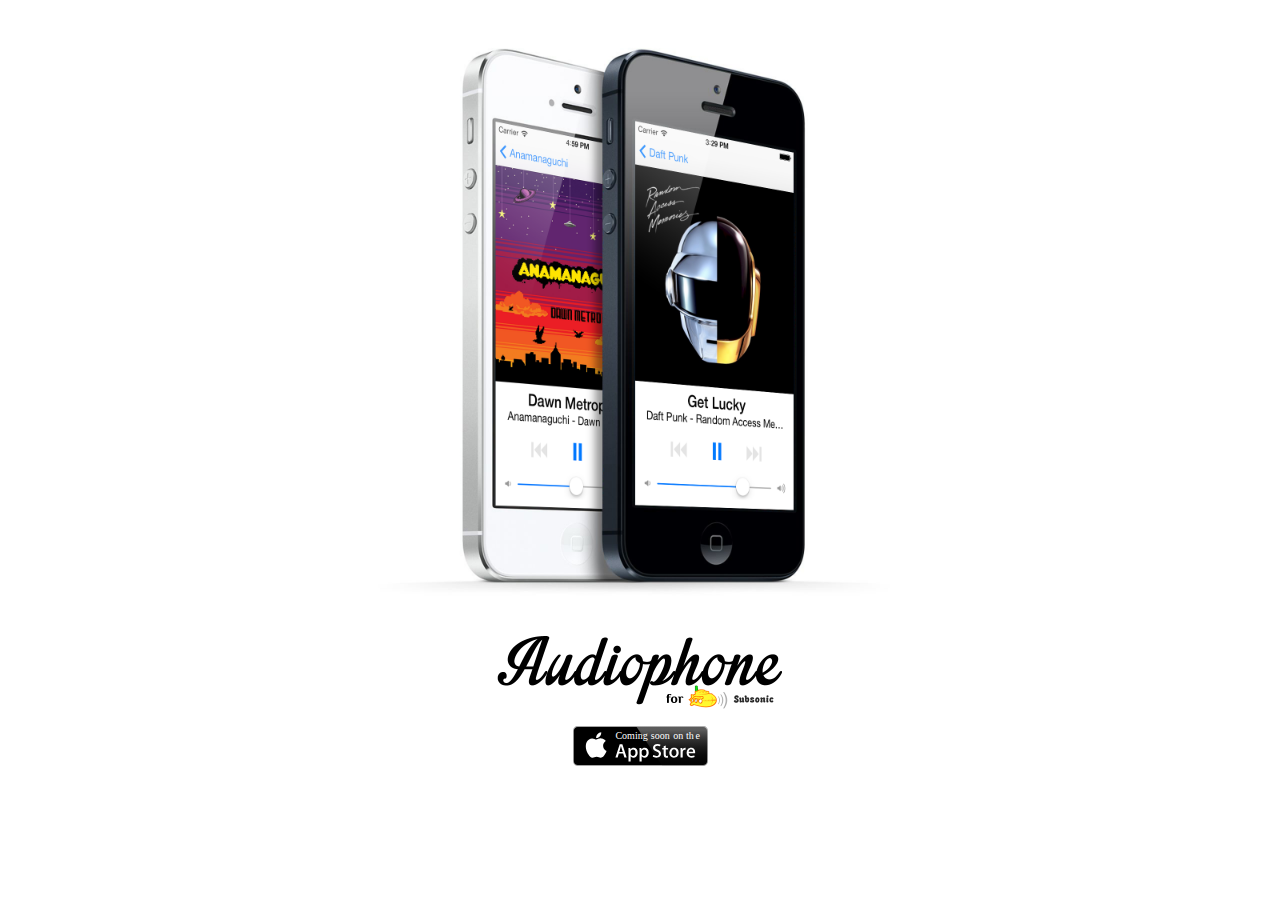
==== audiophone/index.html @ 0843a9a5 "Added test audiophone sites." ====
<!DOCTYPE HTML>
<html>
<head>
  <meta charset="UTF-8">
  <title>Coming soon: Audiophone</title>
</head>
<body bgcolor="white">
  <center><img src="double_iphone.png" width="1000" height="600"/><br />
  <img src="Audiophone_sub.png" width="300" height="100" /><br />
  <embed src="Coming_soon.svg" type="image/svg+xml" style="margin-top:10px"/></center>
</body>
</html>
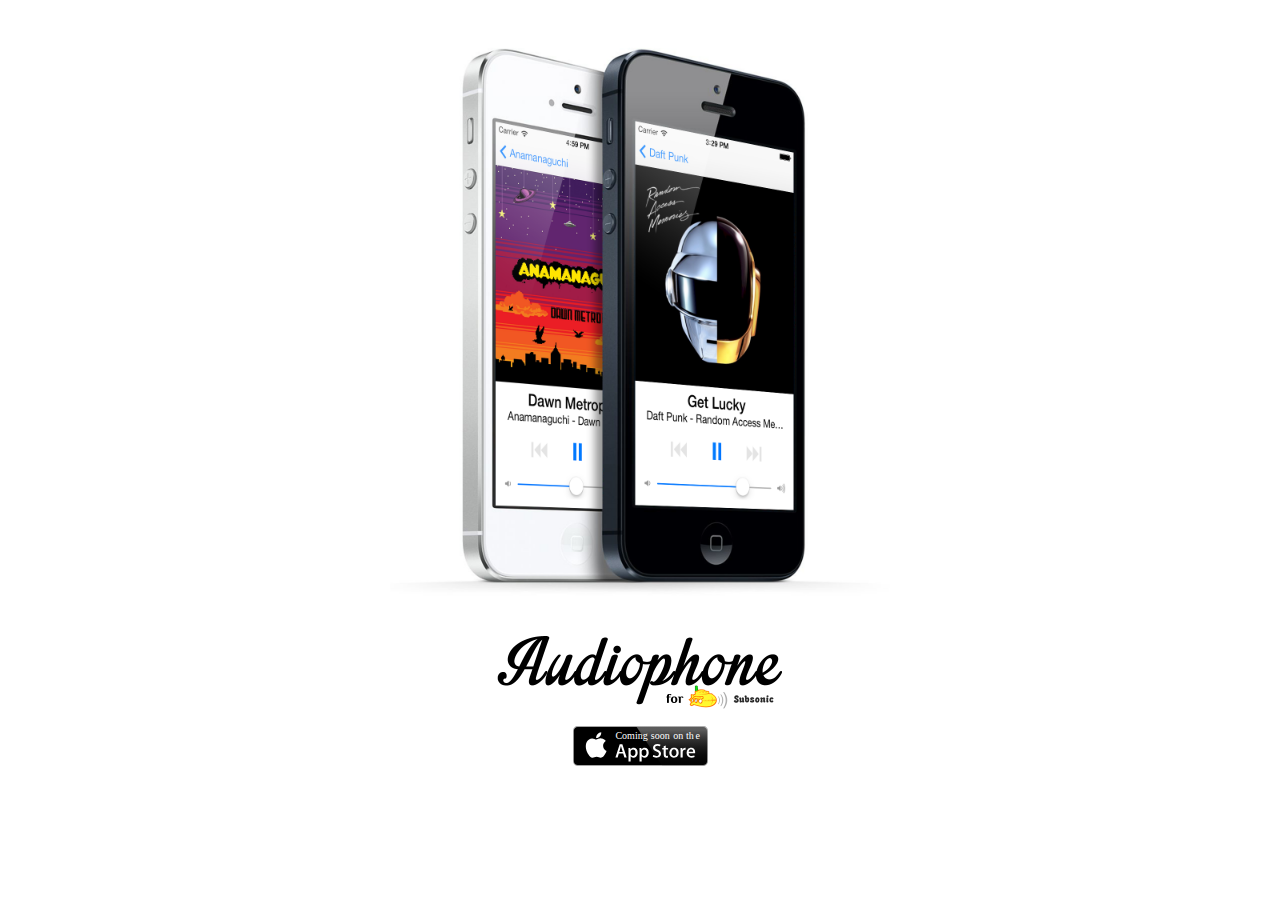
==== commit 3d3da9ef: "Testing viewport" ====
--- a/audiophone/index.html
+++ b/audiophone/index.html
@@ -2,10 +2,11 @@
 <html>
 <head>
   <meta charset="UTF-8">
+  <meta name="viewport" content="width=device-width">
   <title>Coming soon: Audiophone</title>
 </head>
 <body bgcolor="white">
-  <center><img src="double_iphone.png" width="1000" height="600"/><br />
+  <center><img src="double_iphone.png" width="500" height="600"/><br />
   <img src="Audiophone_sub.png" width="300" height="100" /><br />
   <embed src="Coming_soon.svg" type="image/svg+xml" style="margin-top:10px"/></center>
 </body>
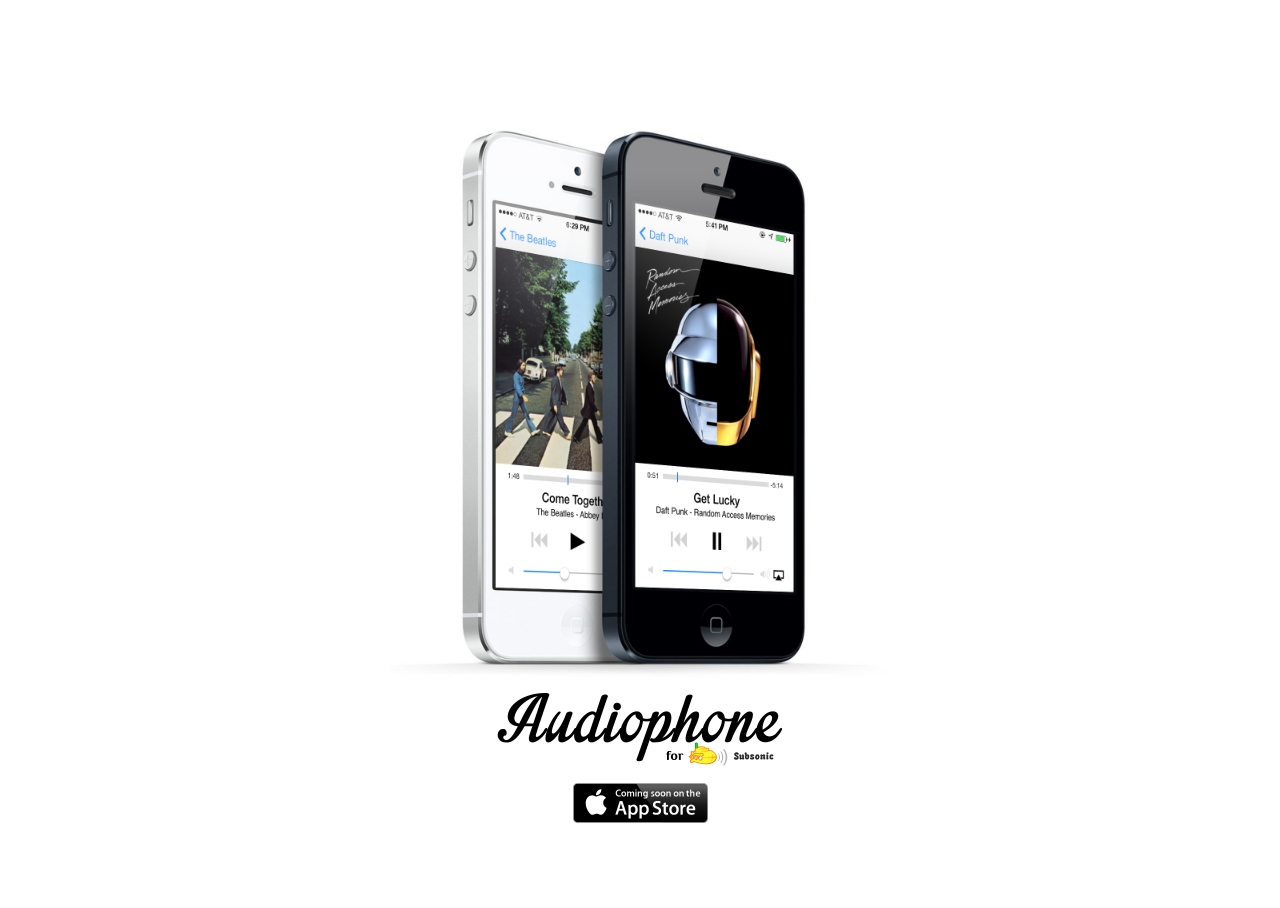
==== commit 0441a759: "Fixed iPhone display" ====
--- a/audiophone/index.html
+++ b/audiophone/index.html
@@ -4,10 +4,44 @@
   <meta charset="UTF-8">
   <meta name="viewport" content="width=device-width">
   <title>Coming soon: Audiophone</title>
+  <style title="page-styles" type="text/css">
+html,body,#container {
+    height:100%;
+}
+#container {
+    width:100%;
+    display:table;
+    *display:block; /* IE7 */
+}
+#container > span {
+    display:table-cell;
+    *display:inline-block; /* IE7 */
+    vertical-align:middle;
+    text-align:center;
+}
+#container > span > img {
+    /*width:100%;*/
+    /*max-width:400px;  real image width */
+}
+  </style>
+  <script>
+  (function(i,s,o,g,r,a,m){i['GoogleAnalyticsObject']=r;i[r]=i[r]||function(){
+  (i[r].q=i[r].q||[]).push(arguments)},i[r].l=1*new Date();a=s.createElement(o),
+  m=s.getElementsByTagName(o)[0];a.async=1;a.src=g;m.parentNode.insertBefore(a,m)
+  })(window,document,'script','//www.google-analytics.com/analytics.js','ga');
+
+  ga('create', 'UA-4879949-9', 'invokedcode.net');
+  ga('send', 'pageview');
+
+</script>
 </head>
 <body bgcolor="white">
-  <center><img src="double_iphone.png" width="500" height="600"/><br />
-  <img src="Audiophone_sub.png" width="300" height="100" /><br />
-  <embed src="Coming_soon.svg" type="image/svg+xml" style="margin-top:10px"/></center>
+  <!-- <div style="position:relative; right:50%; left:50%;"> -->
+  <div id="container"><span>
+    <img src="double_iphone.png" width="500" height="600" style="margin-bottom:-25px"/><br />
+    <img src="Audiophone_sub.png" width="300" height="100" /><br />
+    <!-- <embed src="Coming_soon.svg" type="image/svg+xml" style="margin-top:10px"/> -->
+    <img src="Coming_soon.png" width="135" height="40" style="margin-top:10px; margin-bottom:0px"/>
+  <!-- </div> --></span></div>
 </body>
 </html>